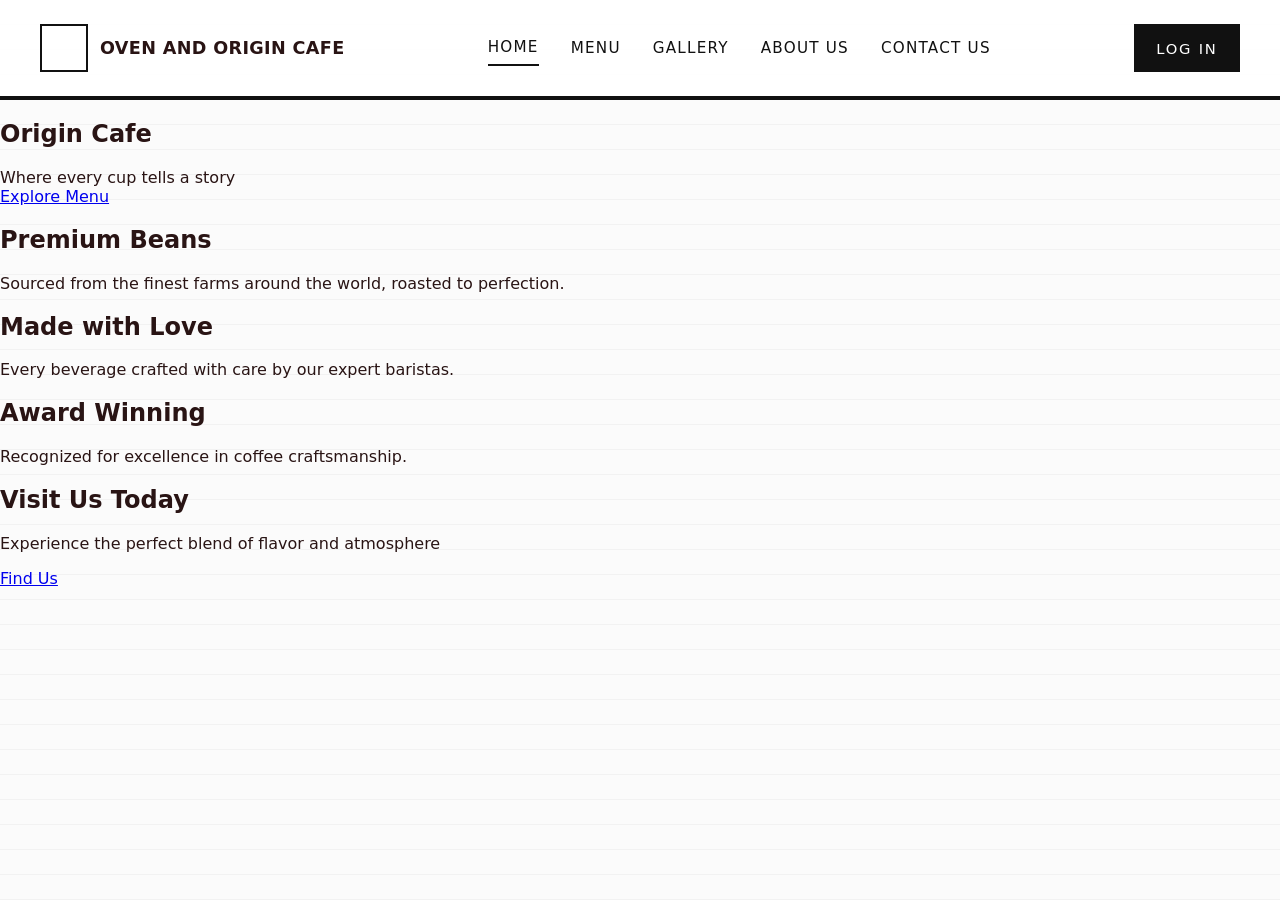
==== Final Project/index.html @ 52b67444 "Add files via upload" ====
<!DOCTYPE html>
<html lang="en">
<head>
  <meta charset="UTF-8" />
  <meta name="viewport" content="width=device-width, initial-scale=1.0" />
  <title>Origin Cafe</title>
  <link rel="stylesheet" href="styles.css" />
</head>
<body>
  <div class="page-shell">
    <header class="site-header">
      <div class="brand-wrap">
        <div class="brand-mark"></div>
        <div class="brand-name">OVEN AND ORIGIN CAFE</div>
      </div>
      <nav class="main-nav" aria-label="Primary navigation">
        <a href="#home" class="nav-link active">Home</a>
        <a href="#menu" class="nav-link">Menu</a>
        <a href="#gallery" class="nav-link">Gallery</a>
        <a href="#about" class="nav-link">About Us</a>
        <a href="#contact" class="nav-link">Contact Us</a>
      </nav>
      <a href="#login" class="login-btn">Log In</a>
    </header>

    <main>
      <section class="hero" id="home">
        <div class="hero-inner">
          <div class="hero-title-frame">
            <h1>Origin Cafe</h1>
          </div>
          <div class="hero-actions">
            <div class="hero-tagline">Where every cup tells a story</div>
            <a href="#menu" class="hero-button">Explore Menu</a>
          </div>
        </div>
      </section>

      <section class="features" aria-label="Cafe highlights">
        <article class="feature-card">
          <h2>Premium Beans</h2>
          <p>Sourced from the finest farms around the world, roasted to perfection.</p>
        </article>
        <article class="feature-card">
          <h2>Made with Love</h2>
          <p>Every beverage crafted with care by our expert baristas.</p>
        </article>
        <article class="feature-card">
          <h2>Award Winning</h2>
          <p>Recognized for excellence in coffee craftsmanship.</p>
        </article>
      </section>

      <section class="cta-panel">
        <div class="cta-content">
          <h2>Visit Us Today</h2>
          <div class="cta-row">
            <p>Experience the perfect blend of flavor and atmosphere</p>
            <a href="#contact" class="cta-button">Find Us</a>
          </div>
        </div>
      </section>
    </main>
  </div>
</body>
</html>
---- Final Project/styles.css ----
:root {
  color: #291414;
  background: #fbfbfb;
  font-family: Inter, system-ui, -apple-system, BlinkMacSystemFont, "Segoe UI", sans-serif;
}

* {
  box-sizing: border-box;
}

body {
  margin: 0;
  min-height: 100vh;
  background: repeating-linear-gradient(180deg, #fbfbfb, #fbfbfb 24px, #f2f2f2 24px, #f2f2f2 25px);
}

.page-shell {
  display: flex;
  flex-direction: column;
  min-height: 100vh;
}

.site-header {
  display: flex;
  align-items: center;
  justify-content: space-between;
  gap: 1rem;
  padding: 24px 40px;
  border-bottom: 4px solid #111;
  background: rgba(255, 255, 255, 0.95);
  position: sticky;
  top: 0;
  z-index: 10;
}

.brand-wrap {
  display: flex;
  align-items: center;
  gap: 12px;
}

.brand-mark {
  width: 48px;
  height: 48px;
  border: 2px solid #111;
}

.brand-name {
  font-size: 1.1rem;
  font-weight: 600;
  letter-spacing: 0.02em;
}

.main-nav {
  display: flex;
  align-items: center;
  gap: 2rem;
  flex-wrap: wrap;
}

.nav-link {
  text-decoration: none;
  color: #111;
  font-size: 0.95rem;
  letter-spacing: 0.08em;
  text-transform: uppercase;
  padding: 0.5rem 0;
}

.nav-link.active,
.nav-link:hover {
  border-bottom: 2px solid #111;
}

.login-btn {
  background: #111;
  color: #fff;
  text-decoration: none;
  padding: 0.95rem 1.4rem;
  font-size: 0.92rem;
  letter-spacing: 0.12em;
  text-transform: uppercase;
}
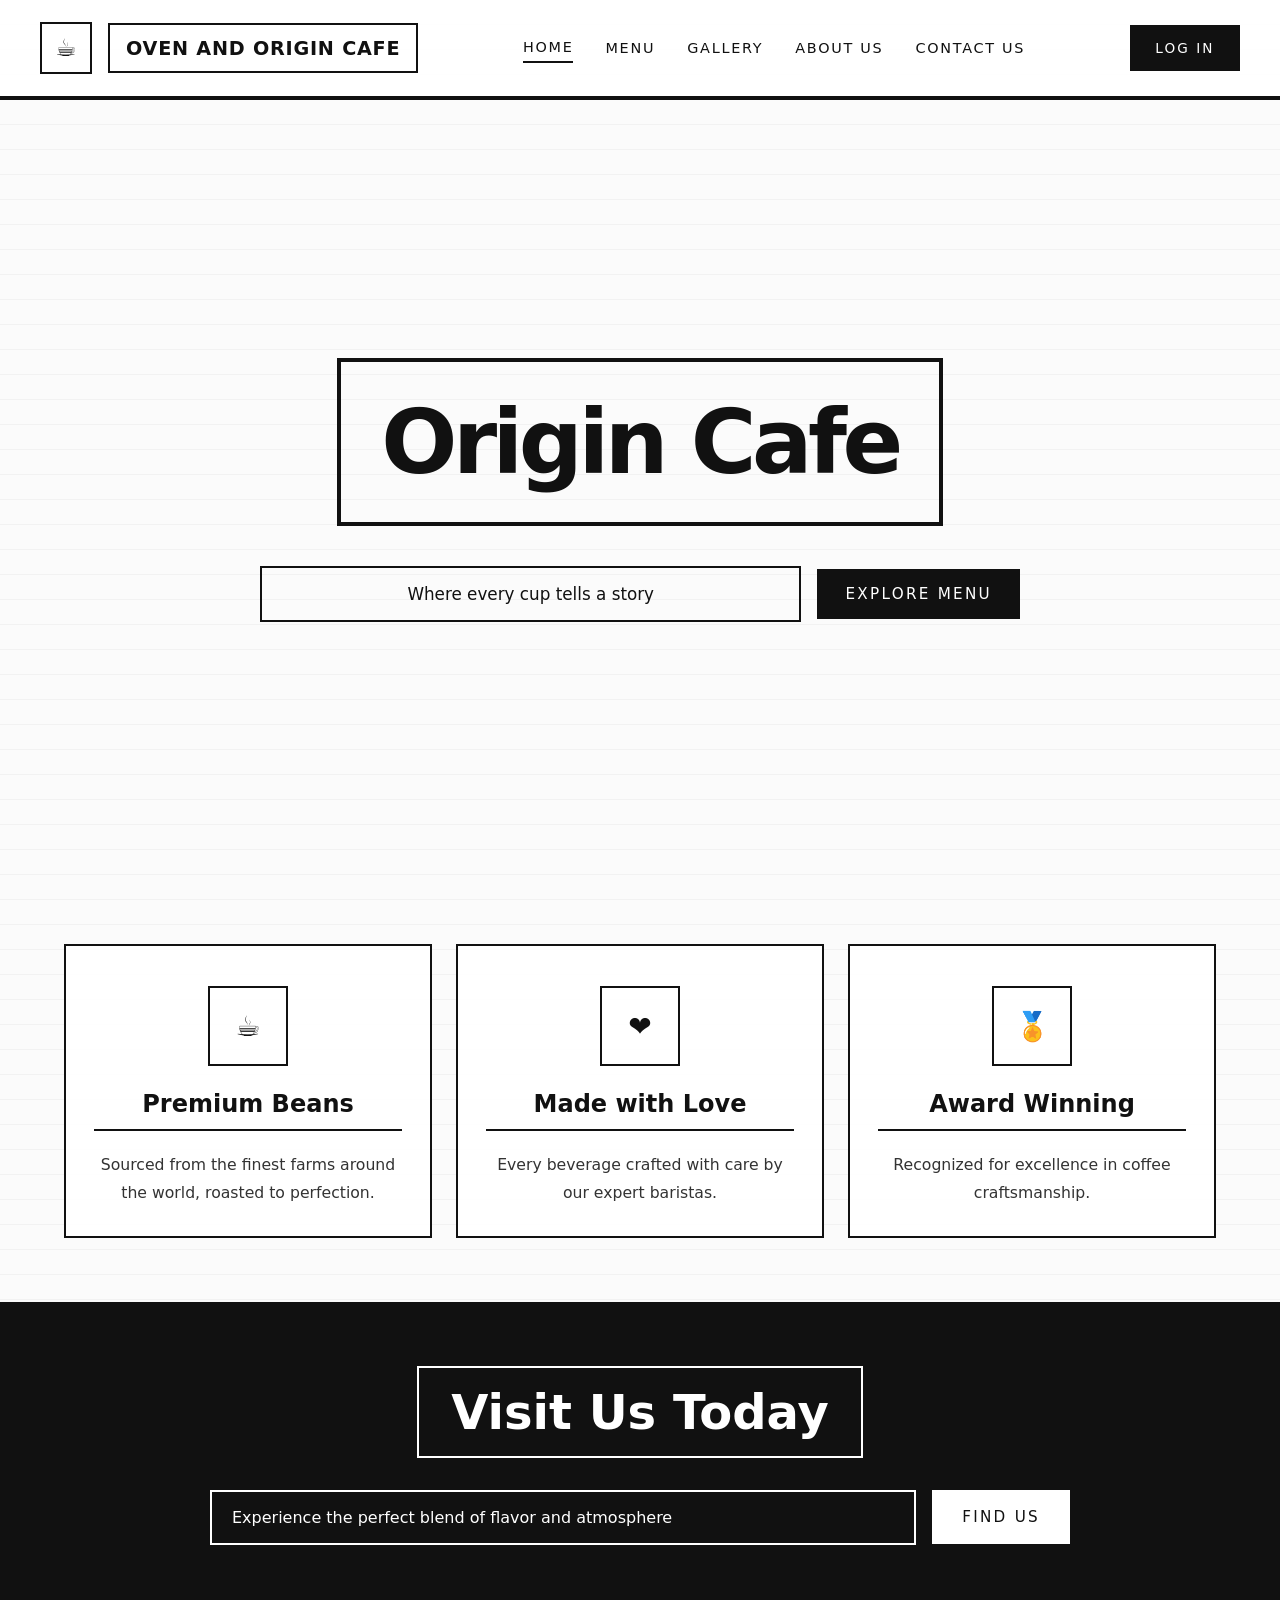
==== commit 885c3061: "index.html" ====
--- a/Final Project/index.html
+++ b/Final Project/index.html
@@ -14,13 +14,13 @@
         <div class="brand-name">OVEN AND ORIGIN CAFE</div>
       </div>
       <nav class="main-nav" aria-label="Primary navigation">
-        <a href="#home" class="nav-link active">Home</a>
-        <a href="#menu" class="nav-link">Menu</a>
-        <a href="#gallery" class="nav-link">Gallery</a>
-        <a href="#about" class="nav-link">About Us</a>
-        <a href="#contact" class="nav-link">Contact Us</a>
+        <a href="#home.html" class="nav-link active">Home</a>
+        <a href="#menu.html" class="nav-link">Menu</a>
+        <a href="#gallery.html" class="nav-link">Gallery</a>
+        <a href="#about.html" class="nav-link">About Us</a>
+        <a href="#contact.html" class="nav-link">Contact Us</a>
       </nav>
-      <a href="#login" class="login-btn">Log In</a>
+      <a href="login.html" class="login-btn">Log In</a>
     </header>
 
     <main>
--- a/Final Project/styles.css
+++ b/Final Project/styles.css
@@ -1,5 +1,5 @@
 :root {
-  color: #291414;
+  color: #111111;
   background: #fbfbfb;
   font-family: Inter, system-ui, -apple-system, BlinkMacSystemFont, "Segoe UI", sans-serif;
 }
@@ -8,6 +8,10 @@
   box-sizing: border-box;
 }
 
+html {
+  scroll-behavior: smooth;
+}
+
 body {
   margin: 0;
   min-height: 100vh;
@@ -24,10 +28,10 @@
   display: flex;
   align-items: center;
   justify-content: space-between;
-  gap: 1rem;
-  padding: 24px 40px;
+  gap: 2rem;
+  padding: 22px 40px;
   border-bottom: 4px solid #111;
-  background: rgba(255, 255, 255, 0.95);
+  background: rgba(255, 255, 255, 0.92);
   position: sticky;
   top: 0;
   z-index: 10;
@@ -36,19 +40,28 @@
 .brand-wrap {
   display: flex;
   align-items: center;
-  gap: 12px;
+  gap: 16px;
 }
 
 .brand-mark {
-  width: 48px;
-  height: 48px;
-  border: 2px solid #111;
+  width: 52px;
+  height: 52px;
+  border: 2px solid #111;
+  display: grid;
+  place-items: center;
+}
+
+.brand-mark::before {
+  content: "☕";
+  font-size: 1.5rem;
 }
 
 .brand-name {
-  font-size: 1.1rem;
-  font-weight: 600;
-  letter-spacing: 0.02em;
+  padding: 0.7rem 1rem;
+  border: 2px solid #111;
+  font-size: 1.2rem;
+  font-weight: 700;
+  letter-spacing: 0.04em;
 }
 
 .main-nav {
@@ -61,10 +74,10 @@
 .nav-link {
   text-decoration: none;
   color: #111;
-  font-size: 0.95rem;
-  letter-spacing: 0.08em;
-  text-transform: uppercase;
-  padding: 0.5rem 0;
+  font-size: 0.9rem;
+  letter-spacing: 0.12em;
+  text-transform: uppercase;
+  padding: 0.4rem 0;
 }
 
 .nav-link.active,
@@ -73,11 +86,178 @@
 }
 
 .login-btn {
+  display: inline-flex;
+  align-items: center;
+  justify-content: center;
   background: #111;
   color: #fff;
   text-decoration: none;
-  padding: 0.95rem 1.4rem;
-  font-size: 0.92rem;
-  letter-spacing: 0.12em;
-  text-transform: uppercase;
-}+  padding: 0.95rem 1.6rem;
+  font-size: 0.85rem;
+  letter-spacing: 0.15em;
+  text-transform: uppercase;
+}
+
+main {
+  flex: 1;
+}
+
+.hero {
+  display: grid;
+  place-items: center;
+  min-height: calc(100vh - 120px);
+  padding: 3rem 1.5rem;
+}
+
+.hero-inner {
+  text-align: center;
+  max-width: 920px;
+  width: 100%;
+}
+
+.hero-title-frame {
+  display: inline-block;
+  padding: 1.75rem 2.5rem;
+  border: 4px solid #111;
+  margin-bottom: 2.5rem;
+}
+
+.hero-title-frame h1 {
+  margin: 0;
+  font-size: clamp(3.5rem, 7vw, 7rem);
+  letter-spacing: -0.05em;
+  font-weight: 700;
+}
+
+.hero-actions {
+  display: grid;
+  grid-template-columns: 1fr auto;
+  gap: 1rem;
+  align-items: center;
+  justify-content: center;
+  max-width: 760px;
+  margin: 0 auto;
+}
+
+.hero-tagline {
+  min-width: 0;
+  border: 2px solid #111;
+  padding: 1rem 1.25rem;
+  font-size: 1.05rem;
+}
+
+.hero-button {
+  display: inline-flex;
+  align-items: center;
+  justify-content: center;
+  text-decoration: none;
+  color: #fff;
+  background: #111;
+  padding: 1rem 1.75rem;
+  font-size: 0.95rem;
+  letter-spacing: 0.15em;
+  text-transform: uppercase;
+}
+
+.features {
+  display: grid;
+  grid-template-columns: repeat(3, minmax(260px, 1fr));
+  gap: 1.5rem;
+  padding: 4rem 1.5rem;
+  max-width: 1200px;
+  margin: 0 auto;
+}
+
+.feature-card {
+  border: 2px solid #111;
+  padding: 2.5rem 1.75rem 1.75rem;
+  text-align: center;
+  background: rgba(255, 255, 255, 0.95);
+}
+
+.feature-card::before {
+  content: "☕";
+  display: inline-flex;
+  align-items: center;
+  justify-content: center;
+  width: 76px;
+  height: 76px;
+  border: 2px solid #111;
+  margin-bottom: 1.5rem;
+  font-size: 1.75rem;
+}
+
+.feature-card:nth-child(2)::before {
+  content: "❤";
+}
+
+.feature-card:nth-child(3)::before {
+  content: "🏅";
+}
+
+.feature-card h2 {
+  margin: 0;
+  font-size: 1.5rem;
+  padding-bottom: 0.7rem;
+  border-bottom: 2px solid #111;
+  margin-bottom: 1.25rem;
+}
+
+.feature-card p {
+  margin: 0;
+  font-size: 0.98rem;
+  line-height: 1.8;
+  color: #333;
+}
+
+.cta-panel {
+  padding: 4rem 1.5rem 5rem;
+  background: #111;
+  color: #fff;
+}
+
+.cta-content {
+  max-width: 930px;
+  margin: 0 auto;
+  text-align: center;
+}
+
+.cta-content h2 {
+  display: inline-block;
+  margin: 0 auto 2rem;
+  padding: 1rem 2rem;
+  border: 2px solid #fff;
+  font-size: clamp(2rem, 4vw, 3rem);
+}
+
+.cta-row {
+  display: grid;
+  grid-template-columns: 1fr auto;
+  gap: 1rem;
+  align-items: center;
+  justify-content: center;
+  max-width: 860px;
+  margin: 0 auto;
+}
+
+.cta-row p {
+  margin: 0;
+  text-align: left;
+  border: 2px solid #fff;
+  padding: 1rem 1.25rem;
+  font-size: 1rem;
+}
+
+.cta-button {
+  display: inline-flex;
+  align-items: center;
+  justify-content: center;
+  text-decoration: none;
+  color: #111;
+  background: #fff;
+  border: 2px solid #fff;
+  padding: 1rem 1.75rem;
+  text-transform: uppercase;
+  font-size: 0.95rem;
+  letter-spacing: 0.15em;
+}
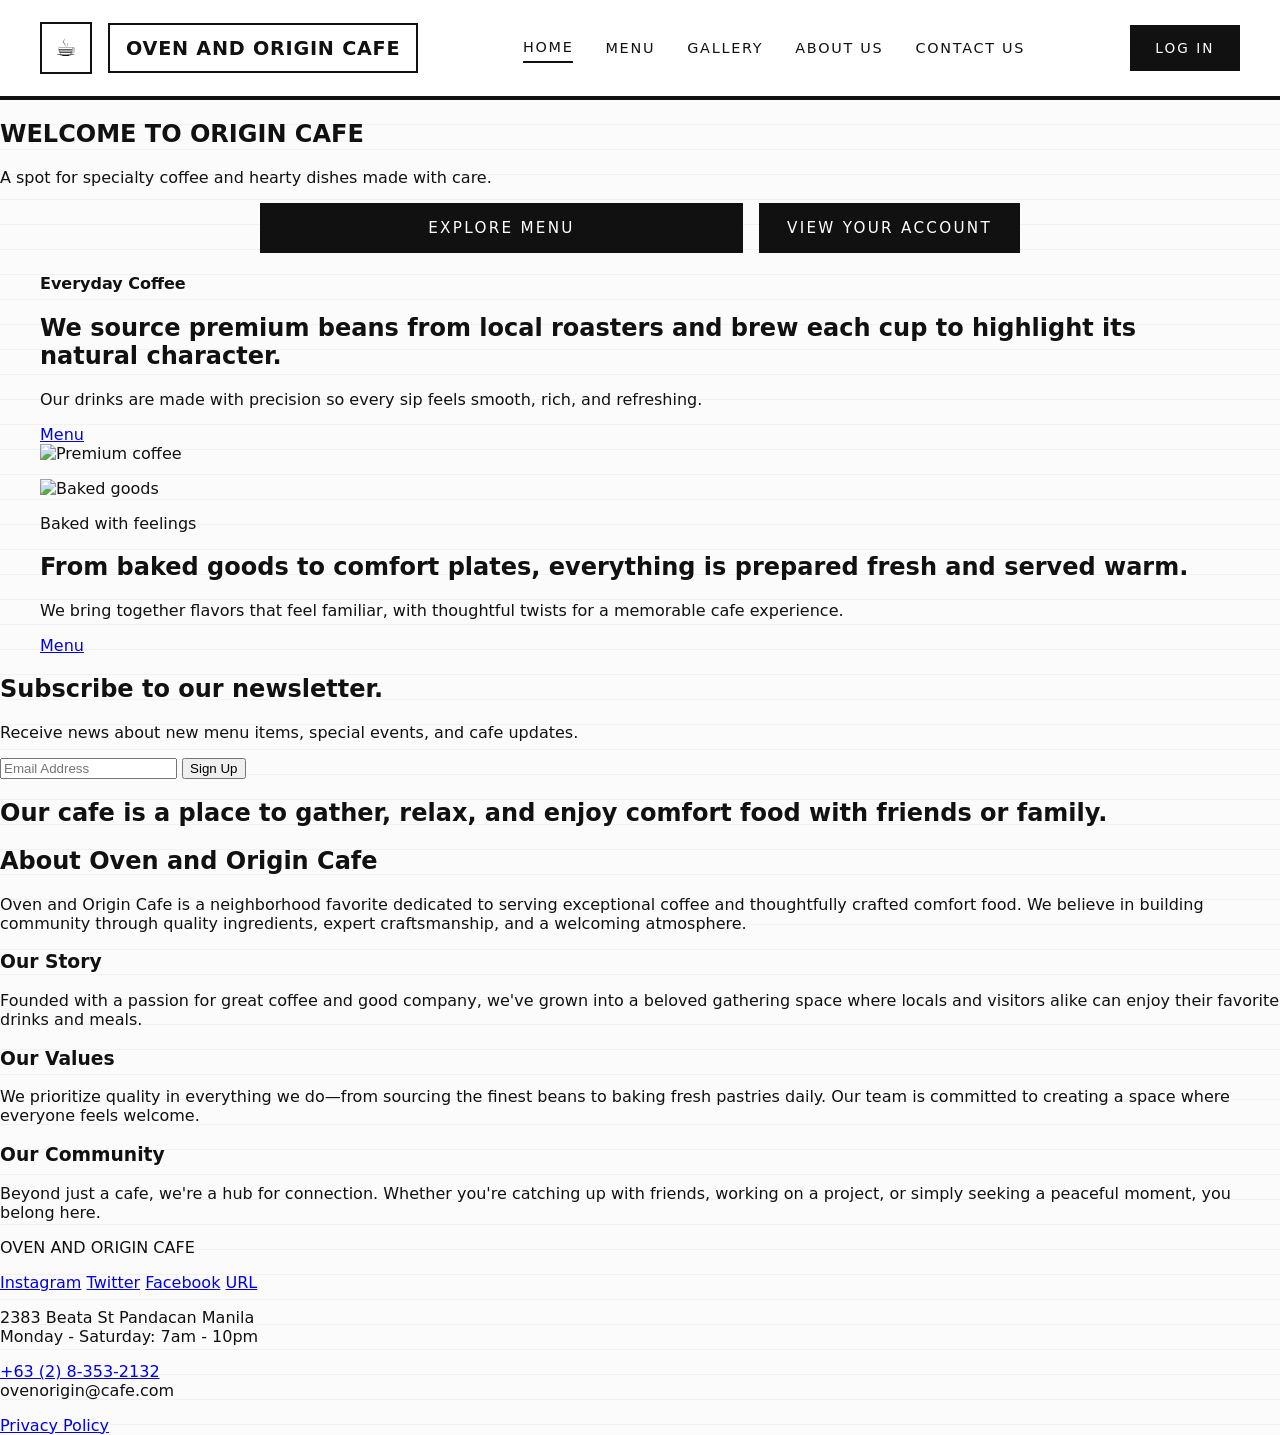
==== commit 10daf7d6: "index.html Updated the structure and content of the index.html file to enhance the layout and user e" ====
--- a/Final Project/index.html
+++ b/Final Project/index.html
@@ -14,53 +14,102 @@
         <div class="brand-name">OVEN AND ORIGIN CAFE</div>
       </div>
       <nav class="main-nav" aria-label="Primary navigation">
-        <a href="#home.html" class="nav-link active">Home</a>
-        <a href="#menu.html" class="nav-link">Menu</a>
-        <a href="#gallery.html" class="nav-link">Gallery</a>
-        <a href="#about.html" class="nav-link">About Us</a>
-        <a href="#contact.html" class="nav-link">Contact Us</a>
+        <a href="index.html" class="nav-link active">Home</a>
+        <a href="menu.html" class="nav-link">Menu</a>
+        <a href="gallery.html" class="nav-link">Gallery</a>
+        <a href="about.html" class="nav-link">About Us</a>
+        <a href="contact.html" class="nav-link">Contact Us</a>
       </nav>
       <a href="login.html" class="login-btn">Log In</a>
     </header>
 
     <main>
-      <section class="hero" id="home">
-        <div class="hero-inner">
-          <div class="hero-title-frame">
-            <h1>Origin Cafe</h1>
+      <article>
+        <h2>WELCOME TO ORIGIN CAFE</h2>
+        <p>A spot for specialty coffee and hearty dishes made with care.</p>
+        <div class="hero-actions">
+          <a href="menu.html" class="hero-button">Explore Menu</a>
+          <a href="user.html" class="hero-button">View Your Account</a>
+        </div>
+      </article>
+
+      <figure class="featured-section">
+        <div class="figure-content">
+          <h4>Everyday Coffee</h4>
+          <div>
+            <h2>We source premium beans from local roasters and brew each cup to highlight its natural character.</h2>
+            <p>Our drinks are made with precision so every sip feels smooth, rich, and refreshing.</p>
           </div>
-          <div class="hero-actions">
-            <div class="hero-tagline">Where every cup tells a story</div>
-            <a href="#menu" class="hero-button">Explore Menu</a>
+          <a href="menu.html" class="figure-link">Menu</a>
+        </div>
+        <img src="download (1).jpg" alt="Premium coffee" class="figure-image">
+      </figure>
+
+      <figure class="featured-section featured-section--alt">
+        <img src="Nutella Tiramisu.jpg" alt="Baked goods" class="figure-image">
+        <div class="figure-content">
+          <p>Baked with feelings</p>
+          <div>
+            <h2>From baked goods to comfort plates, everything is prepared fresh and served warm.</h2>
+            <p>We bring together flavors that feel familiar, with thoughtful twists for a memorable cafe experience.</p>
+          </div>
+          <a href="pastabread.html" class="figure-link">Menu </a>
+        </div>
+      </figure>
+
+      <section class="subscribe">
+        <div>
+          <h2>Subscribe to our newsletter.</h2>
+          <p>Receive news about new menu items, special events, and cafe updates.</p>
+        </div>
+        <div>
+          <input type="email" placeholder="Email Address">
+          <button>Sign Up</button>
+        </div>
+      </section>
+
+      <section class="about-hero">
+        <h2>Our cafe is a place to gather, relax, and enjoy comfort food with friends or family.</h2>
+      </section>
+
+      <section id="about" class="about-section">
+        <div class="about-content">
+          <h2>About Oven and Origin Cafe</h2>
+          <p>Oven and Origin Cafe is a neighborhood favorite dedicated to serving exceptional coffee and thoughtfully crafted comfort food. We believe in building community through quality ingredients, expert craftsmanship, and a welcoming atmosphere.</p>
+          
+          <div class="about-features">
+            <div class="feature">
+              <h3>Our Story</h3>
+              <p>Founded with a passion for great coffee and good company, we've grown into a beloved gathering space where locals and visitors alike can enjoy their favorite drinks and meals.</p>
+            </div>
+            <div class="feature">
+              <h3>Our Values</h3>
+              <p>We prioritize quality in everything we do—from sourcing the finest beans to baking fresh pastries daily. Our team is committed to creating a space where everyone feels welcome.</p>
+            </div>
+            <div class="feature">
+              <h3>Our Community</h3>
+              <p>Beyond just a cafe, we're a hub for connection. Whether you're catching up with friends, working on a project, or simply seeking a peaceful moment, you belong here.</p>
+            </div>
           </div>
         </div>
       </section>
-
-      <section class="features" aria-label="Cafe highlights">
-        <article class="feature-card">
-          <h2>Premium Beans</h2>
-          <p>Sourced from the finest farms around the world, roasted to perfection.</p>
-        </article>
-        <article class="feature-card">
-          <h2>Made with Love</h2>
-          <p>Every beverage crafted with care by our expert baristas.</p>
-        </article>
-        <article class="feature-card">
-          <h2>Award Winning</h2>
-          <p>Recognized for excellence in coffee craftsmanship.</p>
-        </article>
-      </section>
-
-      <section class="cta-panel">
-        <div class="cta-content">
-          <h2>Visit Us Today</h2>
-          <div class="cta-row">
-            <p>Experience the perfect blend of flavor and atmosphere</p>
-            <a href="#contact" class="cta-button">Find Us</a>
-          </div>
+    <footer>
+      <div>
+        <div>
+          <p>OVEN AND ORIGIN CAFE</p>
+          <nav>
+            <a href="#instagram">Instagram</a>
+            <a href="#twitter">Twitter</a>
+            <a href="#facebook">Facebook</a>
+            <a href="#url">URL</a>
+          </nav>
         </div>
-      </section>
-    </main>
+        <p>2383 Beata St Pandacan Manila<br>Monday - Saturday: 7am - 10pm</p>
+        <p><a href="tel:+63283532132">+63 (2) 8-353-2132</a><br>ovenorigin@cafe.com</p>
+      </div>
+      <a href="#privacy">Privacy Policy</a>
+    </footer>
   </div>
+  <script src="script.js"></script>
 </body>
 </html>
